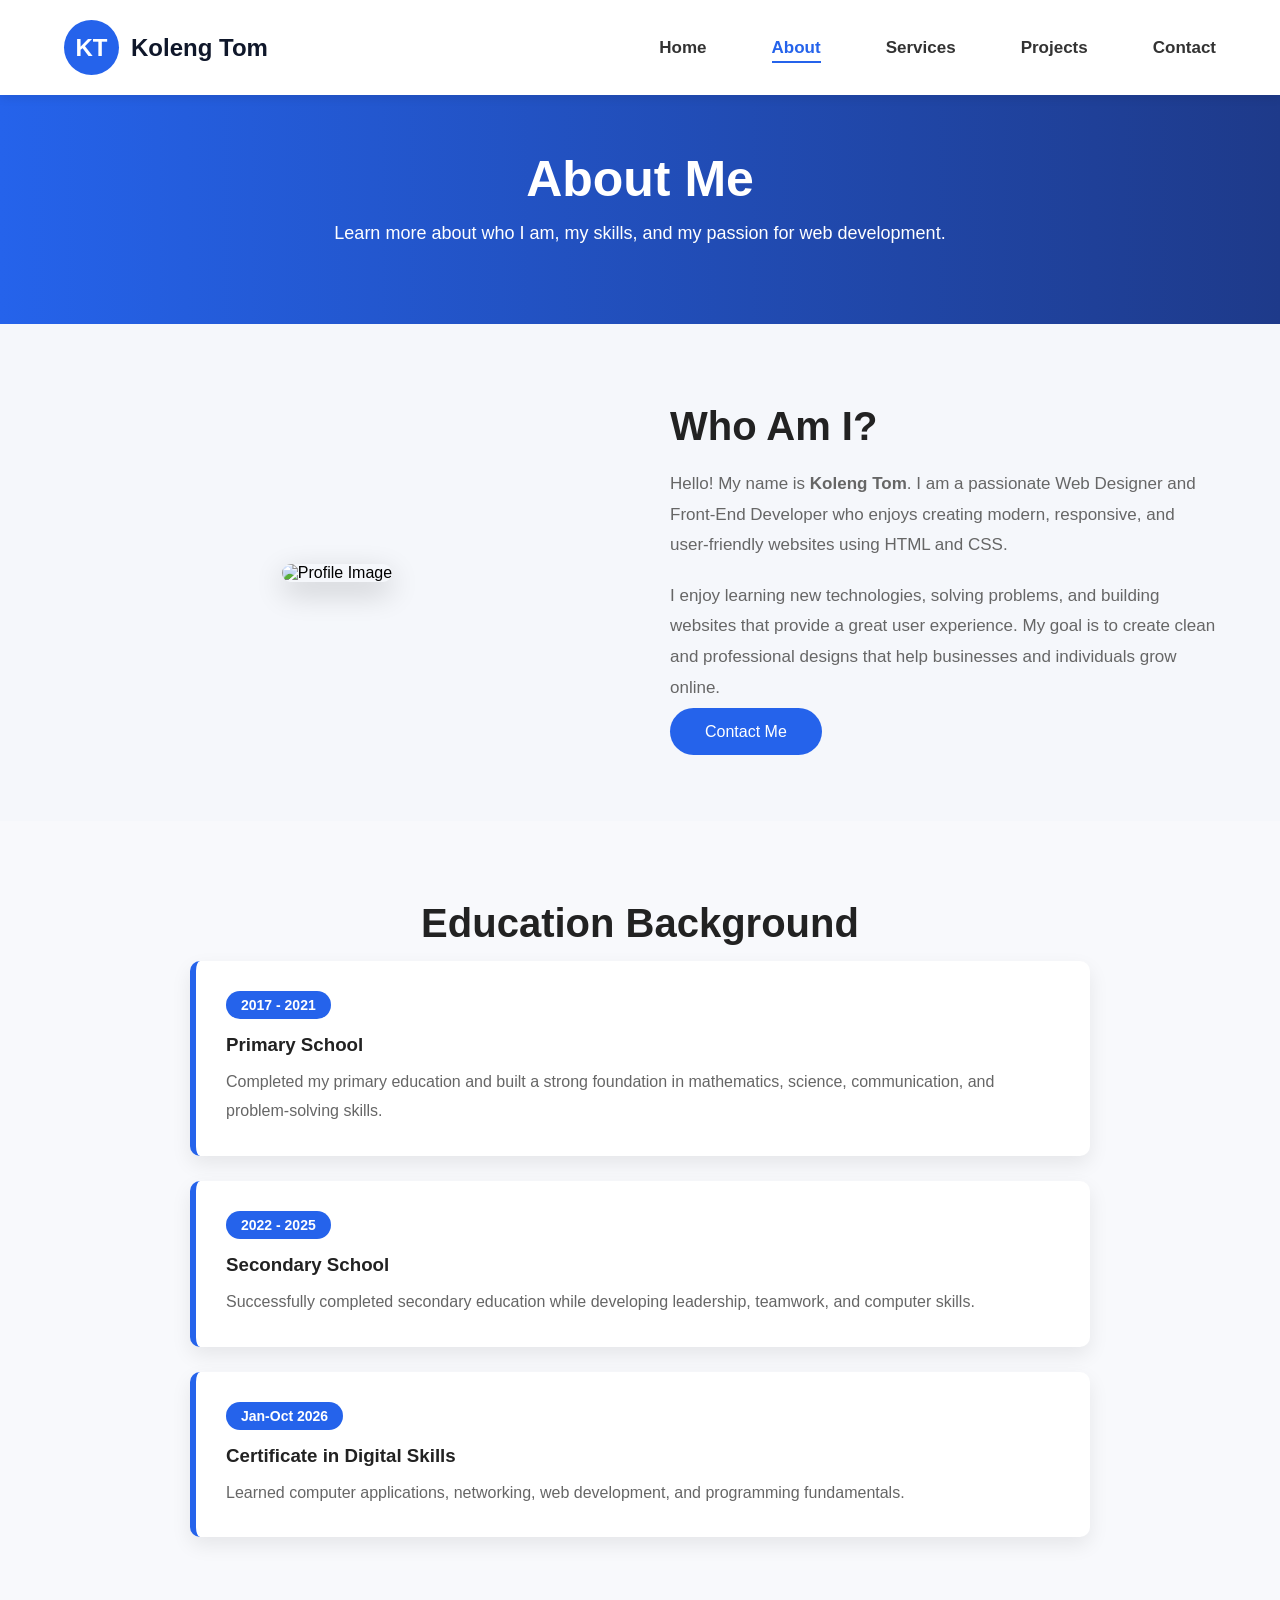
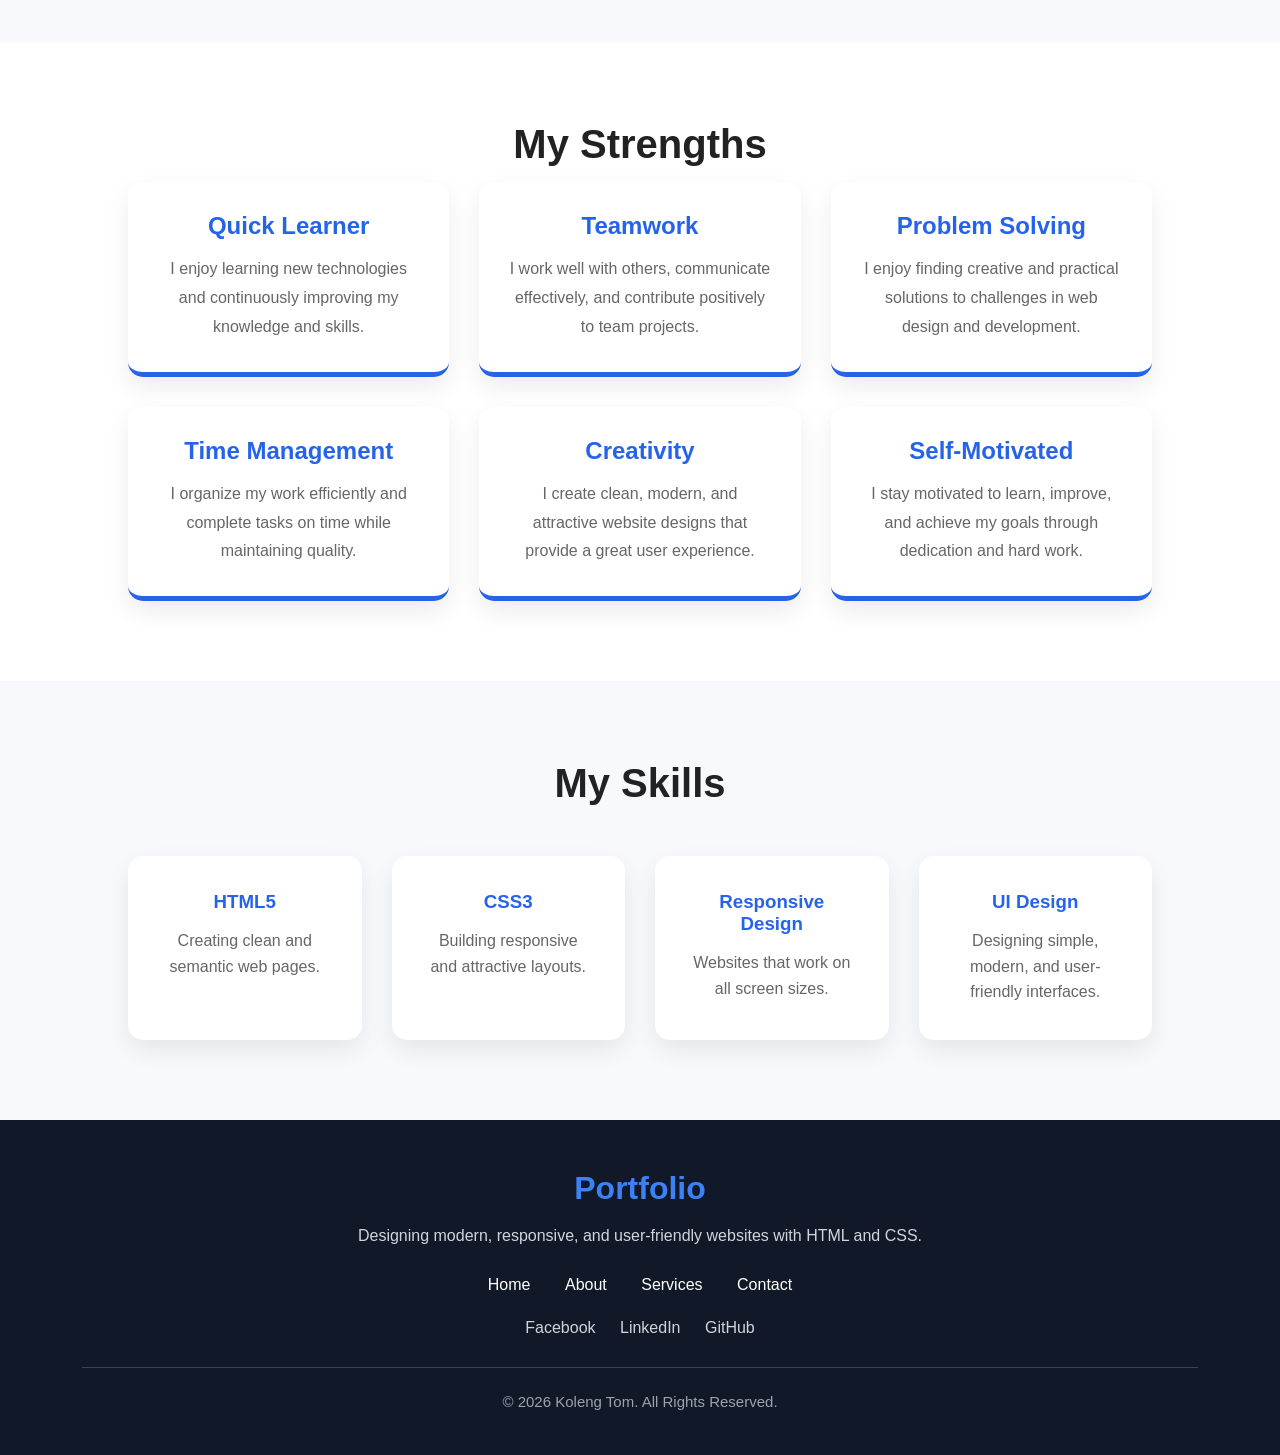
==== about.html @ 4de6e728 "Add files via upload" ====
<!DOCTYPE html>
<html lang="en">
<head>
    <meta charset="UTF-8">
    <meta name="viewport" content="width=device-width, initial-scale=1.0">
    <title>My Portfolio | About</title>
    <link rel="stylesheet" href="style.css">
</head>
<body>

<!-- Header -->
<header>
    <div class="container">

        <!-- Logo -->
        <div class="logo">
            <a href="./index.html">
                    <div class="logo-icon">KT</div>
                <div class="logo-text">
                     <h2>Koleng Tom</h2>
                 </div>
            </a>
        </div>

        <!-- Navigation Menu -->
        <nav>
            <ul class="nav-links">
                <li><a href="index.html" >Home</a></li>
                <li><a href="about.html" class="active">About</a></li>
                <li><a href="services.html">Services</a></li>
                <li><a href="./projects.html">Projects</a></li>
                <li><a href="contact.html">Contact</a></li>
            </ul>
        </nav>

    </div>
</header>

<!-- About Hero -->
<section class="about-hero">
    <h1>About Me</h1>
    <p>Learn more about who I am, my skills, and my passion for web development.</p>
</section>

<!-- About Section -->
<section class="about">

    <div class="about-image">
        <img src="./IMG_1049.png" alt="Profile Image">
    </div>

    <div class="about-content">

        <h2>Who Am I?</h2>

        <p>
            Hello! My name is <strong>Koleng Tom</strong>. I am a passionate
            Web Designer and Front-End Developer who enjoys creating
            modern, responsive, and user-friendly websites using HTML
            and CSS.
        </p>

        <p>
            I enjoy learning new technologies, solving problems,
            and building websites that provide a great user experience.
            My goal is to create clean and professional designs that
            help businesses and individuals grow online.
        </p>

        <a href="contact.html" class="btn">Contact Me</a>

    </div>

</section>
<!-- Education Background -->

<section class="education">

    <h2 class="section-title">Education Background</h2>

    <div class="education-container">

        <div class="education-card">
            <span class="year">2017 - 2021</span>
            <h3>Primary School</h3>
            <p>
                Completed my primary education and built a strong
                foundation in mathematics, science, communication,
                and problem-solving skills.
            </p>
        </div>

        <div class="education-card">
            <span class="year">2022 - 2025</span>
            <h3>Secondary School</h3>
            <p>
                Successfully completed secondary education while
                developing leadership, teamwork, and computer skills.
            </p>
        </div>

        <div class="education-card">
            <span class="year">Jan-Oct 2026</span>
            <h3>Certificate in Digital Skills</h3>
            <p>
                Learned computer applications, networking,
                web development, and programming fundamentals.
            </p>
        </div>

    </div>

</section>
<!-- My Strengths Section -->

<section class="strengths">

    <h2 class="section-title">My Strengths</h2>

    <div class="strengths-container">

        <div class="strength-card">
            <h3> Quick Learner</h3>
            <p>
                I enjoy learning new technologies and continuously improving my knowledge and skills.
            </p>
        </div>

        <div class="strength-card">
            <h3> Teamwork</h3>
            <p>
                I work well with others, communicate effectively, and contribute positively to team projects.
            </p>
        </div>

        <div class="strength-card">
            <h3> Problem Solving</h3>
            <p>
                I enjoy finding creative and practical solutions to challenges in web design and development.
            </p>
        </div>

        <div class="strength-card">
            <h3> Time Management</h3>
            <p>
                I organize my work efficiently and complete tasks on time while maintaining quality.
            </p>
        </div>

        <div class="strength-card">
            <h3> Creativity</h3>
            <p>
                I create clean, modern, and attractive website designs that provide a great user experience.
            </p>
        </div>

        <div class="strength-card">
            <h3> Self-Motivated</h3>
            <p>
                I stay motivated to learn, improve, and achieve my goals through dedication and hard work.
            </p>
        </div>

    </div>

</section>

<!-- Skills -->
<section class="skills">

    <h2>My Skills</h2>

    <div class="skills-container">

        <div class="skill-card">
            <h3>HTML5</h3>
            <p>Creating clean and semantic web pages.</p>
        </div>

        <div class="skill-card">
            <h3>CSS3</h3>
            <p>Building responsive and attractive layouts.</p>
        </div>

        <div class="skill-card">
            <h3>Responsive Design</h3>
            <p>Websites that work on all screen sizes.</p>
        </div>

        <div class="skill-card">
            <h3>UI Design</h3>
            <p>Designing simple, modern, and user-friendly interfaces.</p>
        </div>

    </div>

</section>

<!-- Footer -->
<footer>
    <div class="footer-container">

        <h2 class="footer-logo">Portfolio</h2>

        <p>
            Designing modern, responsive, and user-friendly websites with HTML and CSS.
        </p>

        <div class="footer-links">
            <a href="index.html">Home</a>
            <a href="about.html">About</a>
            <a href="services.html">Services</a>
            <a href="contact.html">Contact</a>
        </div>

        <div class="social-icons">
            <a href="#">Facebook</a>
            <a href="#">LinkedIn</a>
            <a href="#">GitHub</a>
        </div>

        <hr>

        <p class="copyright">
            &copy; 2026 Koleng Tom. All Rights Reserved.
        </p>

    </div>
</footer>

</body>
</html>
---- style.css ----
*{
    margin:0;
    padding:0;
    box-sizing:border-box;
    font-family:Arial, Helvetica, sans-serif;
}

body{
    background:#f5f7fb;
}

/* Header */

header{
    width:100%;
    position:fixed;
    top:0;
    left:0;
    background:#fff;
    box-shadow:0 2px 10px rgba(0,0,0,.1);
    z-index:1000;
}

.container{
    width:90%;
    max-width:1200px;
    margin:auto;
    display:flex;
    justify-content:space-between;
    align-items:center;
    padding:15px 0;
}

/* Logo */

.logo img{
    width:170px;
    height:auto;
    display:block;
}

/* Navigation */

.nav-links{
    display:flex;
    gap:35px;
    list-style:none;
}

.nav-links a{
    text-decoration:none;
    color:#333;
    font-size:17px;
    font-weight:600;
    transition:.3s;
}

.nav-links a:hover,
.nav-links a.active{
    color:#2563eb;
}

/* Responsive */

@media (max-width:768px){

    .container{
        flex-direction:column;
        gap:15px;
    }

    .logo img{
        width:140px;
    }

    .nav-links{
        gap:20px;
        flex-wrap:wrap;
        justify-content:center;
    }

}

/* ==========================
   HEADER
========================== */

header{
    width:100%;
    position:fixed;
    top:0;
    left:0;
    background:#ffffff;
    box-shadow:0 2px 10px rgba(0,0,0,0.1);
    z-index:1000;
}

.container{
    width:90%;
    max-width:1200px;
    margin:auto;
    display:flex;
    justify-content:space-between;
    align-items:center;
    padding:18px 0;
}

.logo h2{
    color:#2563eb;
    font-size:30px;
    font-weight:700;
}

.nav-links{
    display:flex;
    list-style:none;
    gap:35px;
}

.nav-links li{
    list-style:none;
}

.nav-links a{
    text-decoration:none;
    color:#333;
    font-size:17px;
    font-weight:600;
    transition:0.3s;
    position:relative;
}

.nav-links a:hover,
.nav-links a.active{
    color:#2563eb;
}

.nav-links a::after{
    content:"";
    position:absolute;
    left:0;
    bottom:-6px;
    width:0;
    height:2px;
    background:#2563eb;
    transition:0.3s;
}

.nav-links a:hover::after,
.nav-links a.active::after{
    width:100%;
}

/* Responsive */

@media (max-width:768px){

    .container{
        flex-direction:column;
        gap:15px;
    }

    .nav-links{
        gap:20px;
        flex-wrap:wrap;
        justify-content:center;
    }

}

/* Navigation */

header{
    width:100%;
    background:white;
    box-shadow:0 2px 10px rgba(0,0,0,.1);
    position:fixed;
    top:0;
    z-index:1000;
}

.container{
    width:90%;
    margin:auto;
    display:flex;
    justify-content:space-between;
    align-items:center;
    padding:20px 0;
}

.logo{
    color:#2563eb;
    font-size:30px;
}

nav ul{
    display:flex;
    list-style:none;
}

nav ul li{
    margin-left:30px;
}

nav ul li a{
    text-decoration:none;
    color:#333;
    font-weight:600;
    transition:.3s;
}

nav ul li a:hover,
.active{
    color:#2563eb;
}

/* Hero Section */

.hero{
    height:100vh;
    display:flex;
    justify-content:space-around;
    align-items:center;
    padding:120px 10%;
    background:linear-gradient(to right,#eef4ff,#ffffff);
}

.hero-text{
    width:50%;
}

.hero-text h3{
    color:#2563eb;
    font-size:28px;
}

.hero-text h1{
    font-size:60px;
    margin:15px 0;
    color:#222;
}

.hero-text h2{
    font-size:30px;
    color:#555;
    margin-bottom:20px;
}

.hero-text p{
    font-size:18px;
    line-height:1.8;
    color:#666;
    margin-bottom:35px;
}

.buttons{
    display:flex;
    gap:20px;
}

.btn{
    background:#2563eb;
    color:white;
    text-decoration:none;
    padding:15px 35px;
    border-radius:30px;
    transition:.4s;
}

.btn:hover{
    background:#1747b8;
}

.btn-outline{
    border:2px solid #2563eb;
    color:#2563eb;
    text-decoration:none;
    padding:15px 35px;
    border-radius:30px;
    transition:.4s;
}

.btn-outline:hover{
    background:#2563eb;
    color:white;
}

.hero-image{
    width:40%;
    text-align:center;
}

.hero-image img{
    width:380px;
    height:380px;
    object-fit:cover;
    border-radius: 30px;
    border:10px solid white;
    box-shadow:0 15px 40px rgba(0,0,0,.2);
}

/* Responsive */

@media(max-width:900px){

.hero{
    flex-direction:column-reverse;
    text-align:center;
    height:auto;
    padding:150px 20px 80px;
}

.hero-text{
    width:100%;
}

.hero-image{
    width:100%;
    margin-bottom:40px;
}

.hero-image img{
    width:280px;
    height:280px;
}

.hero-text h1{
    font-size:45px;
}

.hero-text h2{
    font-size:24px;
}

.buttons{
    justify-content:center;
}

nav ul{
    display:none;
}

}

/* Logo */

.logo a{
    display:flex;
    align-items:center;
    text-decoration:none;
}

.logo-icon{
    width:55px;
    height:55px;
    background:#2563eb;
    color:#fff;
    border-radius:50%;
    display:flex;
    justify-content:center;
    align-items:center;
    font-size:24px;
    font-weight:bold;
    margin-right:12px;
    transition:.3s;
}

.logo:hover .logo-icon{
    transform:rotate(10deg);
}

.logo-text h2{
    color:#0f172a;
    font-size:24px;
    margin:0;
}

.logo-text span{
    color:#64748b;
    font-size:13px;
    letter-spacing:1px;
}

/* ===========================
   FOOTER
=========================== */

footer{
    background:#111827;
    color:#ffffff;
    padding:50px 20px 20px;
    text-align:center;
}

.footer-container{
    width:90%;
    max-width:1200px;
    margin:auto;
}

.footer-logo{
    font-size:32px;
    color:#3b82f6;
    margin-bottom:15px;
}

footer p{
    color:#d1d5db;
    line-height:1.8;
    margin-bottom:20px;
}

.footer-links{
    margin:25px 0;
}

.footer-links a{
    color:#ffffff;
    text-decoration:none;
    margin:0 15px;
    transition:.3s;
    font-weight:500;
}

.footer-links a:hover{
    color:#3b82f6;
}

.social-icons{
    margin-bottom:25px;
}

.social-icons a{
    display:inline-block;
    margin:0 10px;
    color:#d1d5db;
    text-decoration:none;
    transition:.3s;
}

.social-icons a:hover{
    color:#3b82f6;
}

footer hr{
    border:none;
    height:1px;
    background:#374151;
    margin:30px 0 20px;
}

.copyright{
    font-size:15px;
    color:#9ca3af;
}

/* Responsive Footer */

@media (max-width:768px){

    .footer-links{
        display:flex;
        flex-direction:column;
        gap:15px;
    }

    .social-icons{
        display:flex;
        flex-direction:column;
        gap:12px;
    }

}

/* ===========================
   ABOUT PAGE
=========================== */

.about-hero{
    background:linear-gradient(to right,#2563eb,#1e3a8a);
    color:#fff;
    text-align:center;
    padding:150px 20px 80px;
}

.about-hero h1{
    font-size:50px;
    margin-bottom:15px;
}

.about-hero p{
    font-size:18px;
    max-width:700px;
    margin:auto;
}

.about{
    width:90%;
    max-width:1200px;
    margin:80px auto;
    display:flex;
    align-items:center;
    justify-content:space-between;
    gap:60px;
}

.about-image{
    flex:1;
    text-align:center;
}

.about-image img{
    width:350px;
    border-radius:20px;
    box-shadow:0 10px 30px rgba(0,0,0,.2);
}

.about-content{
    flex:1;
}

.about-content h2{
    font-size:40px;
    color:#222;
    margin-bottom:20px;
}

.about-content p{
    font-size:17px;
    color:#666;
    line-height:1.8;
    margin-bottom:20px;
}

/* Skills */

.skills{
    background:#f8f9fc;
    padding:80px 10%;
    text-align:center;
}

.skills h2{
    font-size:40px;
    margin-bottom:50px;
    color:#222;
}

.skills-container{
    display:grid;
    grid-template-columns:repeat(auto-fit,minmax(220px,1fr));
    gap:30px;
}

.skill-card{
    background:#fff;
    padding:35px;
    border-radius:15px;
    box-shadow:0 10px 25px rgba(0,0,0,.08);
    transition:.3s;
}

.skill-card:hover{
    transform:translateY(-10px);
}

.skill-card h3{
    color:#2563eb;
    margin-bottom:15px;
}

.skill-card p{
    color:#666;
    line-height:1.6;
}

/* Responsive */

@media(max-width:900px){

.about{
    flex-direction:column;
    text-align:center;
}

.about-image img{
    width:280px;
}

.about-hero h1{
    font-size:40px;
}

.about-content h2{
    font-size:32px;
}

}

/* ==========================
   MY STRENGTHS
========================== */

.strengths{
    padding:80px 10%;
    background:#ffffff;
}

.strengths-container{
    display:grid;
    grid-template-columns:repeat(auto-fit,minmax(280px,1fr));
    gap:30px;
}

.strength-card{
    background:#fff;
    padding:30px;
    border-radius:15px;
    text-align:center;
    box-shadow:0 10px 25px rgba(0,0,0,.08);
    transition:.3s;
    border-bottom:5px solid #2563eb;
}

.strength-card:hover{
    transform:translateY(-10px);
}

.strength-card h3{
    color:#2563eb;
    margin-bottom:15px;
    font-size:24px;
}

.strength-card p{
    color:#666;
    line-height:1.8;
}

/* ==========================
   SERVICES PAGE
========================== */

.services-hero{
    background:linear-gradient(to right,#2563eb,#1e40af);
    color:#fff;
    text-align:center;
    padding:150px 20px 80px;
}

.services-hero h1{
    font-size:50px;
    margin-bottom:15px;
}

.services-hero p{
    max-width:700px;
    margin:auto;
    font-size:18px;
    line-height:1.8;
}

.services{
    width:90%;
    max-width:1200px;
    margin:80px auto;
    display:grid;
    grid-template-columns:repeat(auto-fit,minmax(300px,1fr));
    gap:30px;
}

.service-card{
    background:#fff;
    border-radius:15px;
    overflow:hidden;
    box-shadow:0 10px 25px rgba(0,0,0,.1);
    transition:.4s;
}

.service-card:hover{
    transform:translateY(-10px);
}

.service-card img{
    width:100%;
    height:220px;
    object-fit:cover;
}

.service-card h3{
    padding:20px 20px 10px;
    color:#2563eb;
}

.service-card p{
    padding:0 20px 25px;
    color:#666;
    line-height:1.7;
}

/* Why Choose Me */

.choose{
    background:#f8f9fc;
    padding:80px 10%;
    text-align:center;
}

.choose h2{
    font-size:40px;
    margin-bottom:50px;
}

.choose-container{
    display:grid;
    grid-template-columns:repeat(auto-fit,minmax(220px,1fr));
    gap:25px;
}

.choose-box{
    background:#fff;
    padding:35px;
    border-radius:15px;
    box-shadow:0 8px 20px rgba(0,0,0,.08);
    transition:.3s;
}

.choose-box:hover{
    background:#2563eb;
    color:#fff;
    transform:translateY(-8px);
}

.choose-box:hover p{
    color:#fff;
}

.choose-box p{
    color:#666;
    margin-top:10px;
    line-height:1.7;
}

/* Responsive */

@media(max-width:768px){

.services-hero h1{
    font-size:40px;
}

.services{
    grid-template-columns:1fr;
}

}

/* ======================
   PROJECTS PAGE
====================== */

.projects-hero{
    background:linear-gradient(135deg,#2563eb,#1e40af);
    color:#fff;
    text-align:center;
    padding:140px 20px 80px;
}

.projects-hero h1{
    font-size:55px;
    margin-bottom:15px;
}

.projects-hero p{
    font-size:20px;
}

/* Projects */

.projects{
    width:90%;
    max-width:1200px;
    margin:80px auto;
    display:grid;
    grid-template-columns:repeat(auto-fit,minmax(340px,1fr));
    gap:35px;
}

.project-card{
    background:#fff;
    border-radius:15px;
    overflow:hidden;
    box-shadow:0 10px 25px rgba(0,0,0,.1);
    transition:.3s;
}

.project-card:hover{
    transform:translateY(-10px);
}

.project-card img{
    width:100%;
    height:230px;
    object-fit:cover;
}

.project-content{
    padding:25px;
}

.project-content h3{
    color:#2563eb;
    margin-bottom:15px;
}

.project-content p{
    color:#666;
    line-height:1.7;
    margin-bottom:20px;
}

/* ==========================
   CONTACT PAGE
========================== */

.contact-hero{
    background:linear-gradient(to right,#2563eb,#1e3a8a);
    color:#fff;
    text-align:center;
    padding:150px 20px 80px;
}

.contact-hero h1{
    font-size:50px;
    margin-bottom:15px;
}

.contact-hero p{
    font-size:18px;
    max-width:700px;
    margin:auto;
}

.contact{
    width:90%;
    max-width:1200px;
    margin:80px auto;
    display:grid;
    grid-template-columns:2fr 1fr;
    gap:40px;
}

.contact-form,
.contact-info{
    background:#fff;
    padding:35px;
    border-radius:15px;
    box-shadow:0 10px 25px rgba(0,0,0,.08);
}

.contact-form h2,
.contact-info h2{
    margin-bottom:20px;
    color:#2563eb;
}

.contact-form input,
.contact-form textarea{
    width:100%;
    padding:15px;
    margin-bottom:20px;
    border:1px solid #ddd;
    border-radius:8px;
    font-size:16px;
}

.contact-form textarea{
    resize:vertical;
}

.contact-form button{
    border:none;
    cursor:pointer;
}

.contact-info p{
    margin-bottom:18px;
    color:#555;
    line-height:1.8;
}

.contact-info a{
    color:#2563eb;
    text-decoration:none;
}

.contact-info a:hover{
    text-decoration:underline;
}

/* Google Map */

.map{
    width:90%;
    max-width:1200px;
    margin:0 auto 80px;
    text-align:center;
}

.map h2{
    margin-bottom:25px;
    color:#222;
}

.map iframe{
    width:100%;
    height:400px;
    border:none;
    border-radius:15px;
    box-shadow:0 10px 25px rgba(0,0,0,.1);
}

/* Responsive */

@media(max-width:768px){

.contact{
    grid-template-columns:1fr;
}

.contact-hero h1{
    font-size:40px;
}

.map iframe{
    height:300px;
}

}

/* Section Titles */

.section-title{
    text-align:center;
    font-size:40px;
    margin-bottom:50px;
    color:#222;
}

/* Services */

.services{
    padding:80px 10%;
}

.services-container{
    display:grid;
    grid-template-columns:repeat(auto-fit,minmax(300px,1fr));
    gap:30px;
}

/* Process */

.process{
    background:#f8f9fc;
    padding:80px 10%;
}

.process-container{
    display:grid;
    grid-template-columns:repeat(auto-fit,minmax(220px,1fr));
    gap:30px;
}

.process-box{
    background:#fff;
    padding:35px;
    text-align:center;
    border-radius:15px;
    box-shadow:0 10px 25px rgba(0,0,0,.08);
    transition:.3s;
}

.process-box:hover{
    transform:translateY(-10px);
}

.process-box h3{
    font-size:45px;
    color:#2563eb;
    margin-bottom:15px;
}

.process-box h4{
    margin-bottom:15px;
    color:#222;
}

.process-box p{
    color:#666;
    line-height:1.7;
}

/* ==========================
   PRICING SECTION
========================== */

.pricing{
    padding:80px 10%;
    background:#ffffff;
}

.pricing-container{
    display:grid;
    grid-template-columns:repeat(auto-fit,minmax(280px,1fr));
    gap:30px;
}

.price-card{
    position:relative;
    background:#fff;
    text-align:center;
    padding:40px 30px;
    border-radius:15px;
    box-shadow:0 10px 25px rgba(0,0,0,.08);
    transition:.3s;
}

.price-card:hover{
    transform:translateY(-10px);
}

.price-card h3{
    color:#2563eb;
    font-size:28px;
}

.price-card h1{
    font-size:55px;
    margin:20px 0 10px;
    color:#222;
}

.duration{
    color:#777;
    margin-bottom:25px;
}

.price-card ul{
    list-style:none;
    margin-bottom:30px;
}

.price-card ul li{
    padding:10px 0;
    color:#555;
    border-bottom:1px solid #eee;
}

.popular{
    border:3px solid #2563eb;
}

.badge{
    position:absolute;
    top:-15px;
    left:50%;
    transform:translateX(-50%);
    background:#2563eb;
    color:#fff;
    padding:8px 20px;
    border-radius:20px;
    font-size:14px;
    font-weight:bold;
}

/* ==========================
   EDUCATION SECTION
========================== */

.education{
    padding:80px 10%;
    background:#f8f9fc;
}

.education-container{
    max-width:900px;
    margin:auto;
}

.education-card{
    background:#fff;
    padding:30px;
    margin-bottom:25px;
    border-left:6px solid #2563eb;
    border-radius:10px;
    box-shadow:0 8px 20px rgba(0,0,0,.08);
    transition:.3s;
}

.education-card:hover{
    transform:translateX(10px);
}

.year{
    display:inline-block;
    background:#2563eb;
    color:#fff;
    padding:6px 15px;
    border-radius:20px;
    margin-bottom:15px;
    font-size:14px;
    font-weight:bold;
}

.education-card h3{
    color:#222;
    margin-bottom:12px;
}

.education-card p{
    color:#666;
    line-height:1.8;
}

/* ==========================
   FEATURED SERVICES
========================== */

.featured-services{
    padding:80px 10%;
    background:#ffffff;
    text-align:center;
}

.section-title{
    font-size:40px;
    color:#222;
    margin-bottom:15px;
}

.section-description{
    max-width:700px;
    margin:0 auto 50px;
    color:#666;
    line-height:1.8;
}

.featured-container{
    display:grid;
    grid-template-columns:repeat(auto-fit,minmax(280px,1fr));
    gap:30px;
}

.featured-card{
    background:#fff;
    border-radius:15px;
    overflow:hidden;
    box-shadow:0 10px 25px rgba(0,0,0,.08);
    transition:.3s;
}

.featured-card:hover{
    transform:translateY(-10px);
}

.featured-card img{
    width:100%;
    height:220px;
    object-fit:cover;
}

.featured-card h3{
    color:#2563eb;
    margin:20px 0 10px;
}

.featured-card p{
    padding:0 20px 25px;
    color:#666;
    line-height:1.7;
}

/* ==========================
   EXPERIENCE SECTION
========================== */

.experience{
    padding:80px 10%;
    background:#ffffff;
}

.experience-container{
    display:grid;
    grid-template-columns:repeat(auto-fit,minmax(250px,1fr));
    gap:30px;
}

.experience-card{
    background:#fff;
    padding:30px;
    border-radius:15px;
    text-align:center;
    box-shadow:0 10px 25px rgba(0,0,0,.08);
    transition:.3s;
    border-top:5px solid #2563eb;
}

.experience-card:hover{
    transform:translateY(-10px);
}

.experience-card h3{
    color:#2563eb;
    margin-bottom:15px;
    font-size:24px;
}

.experience-card p{
    color:#666;
    line-height:1.8;
}
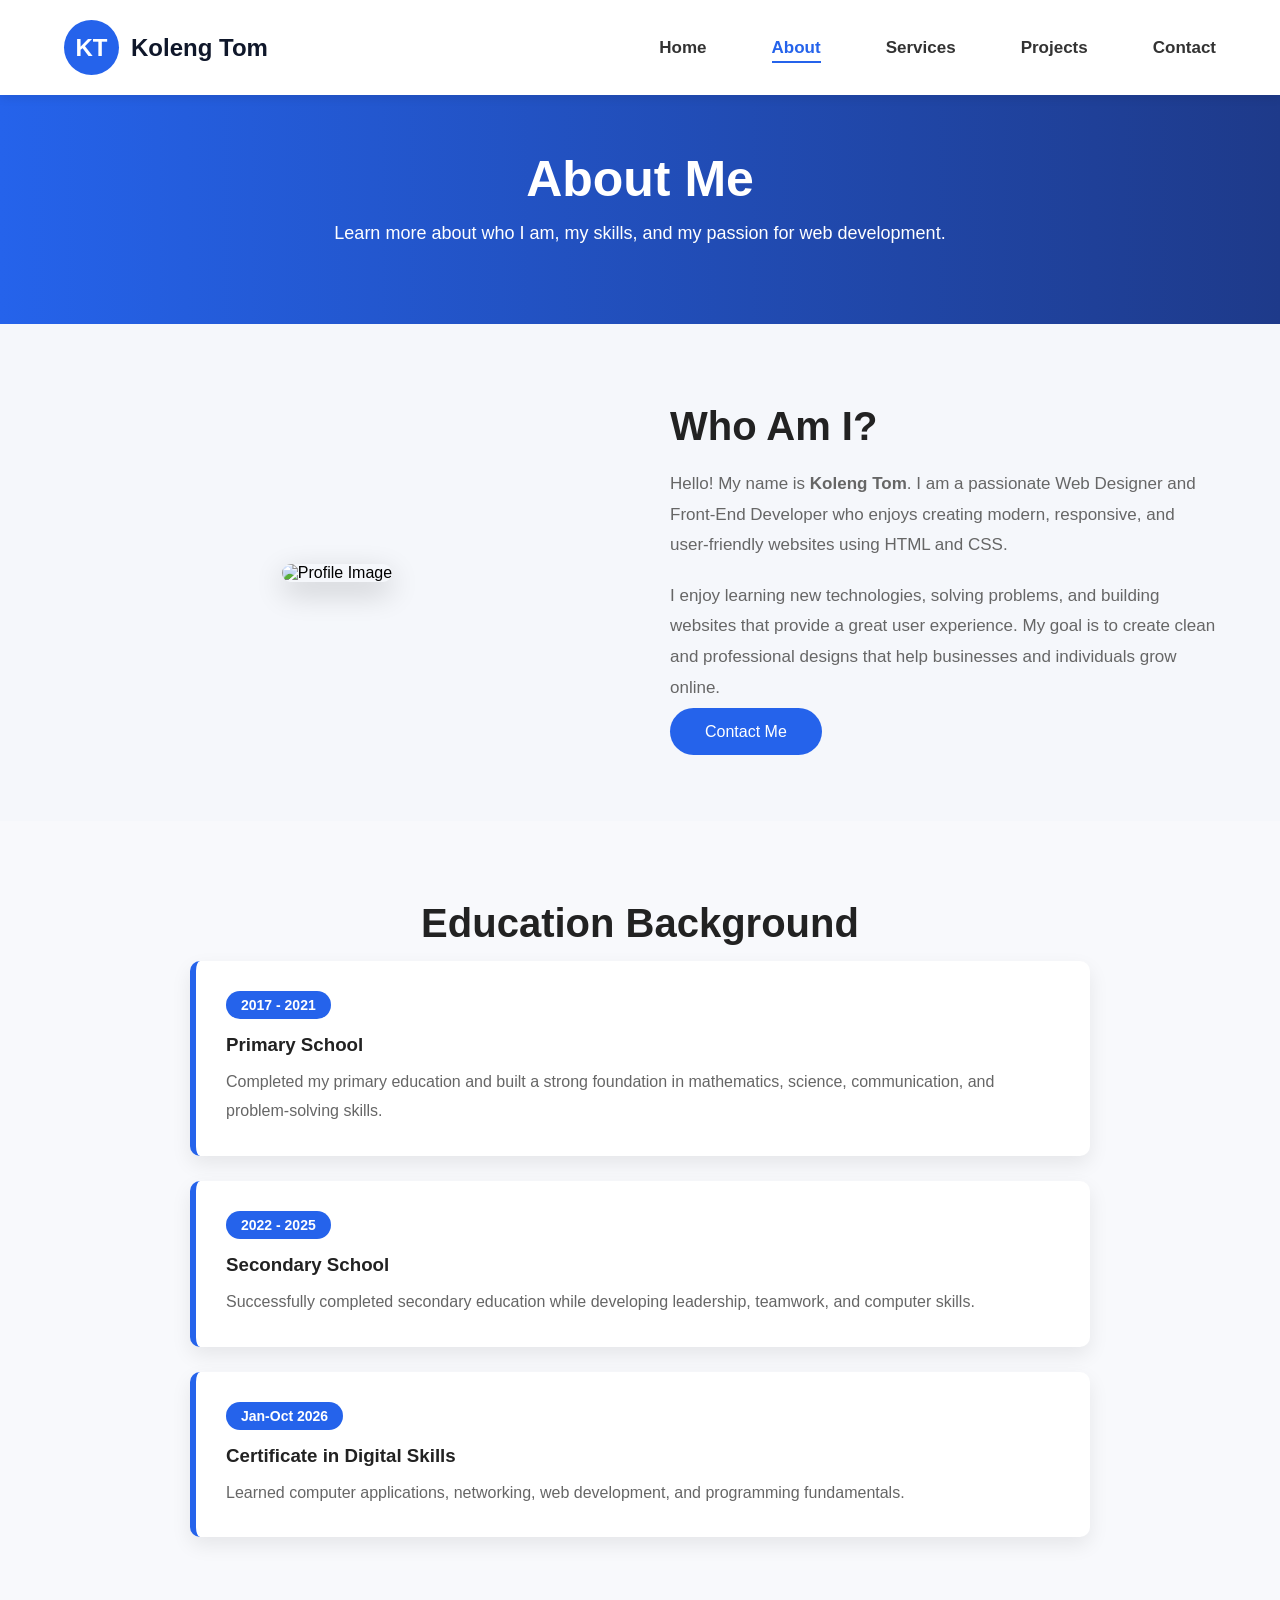
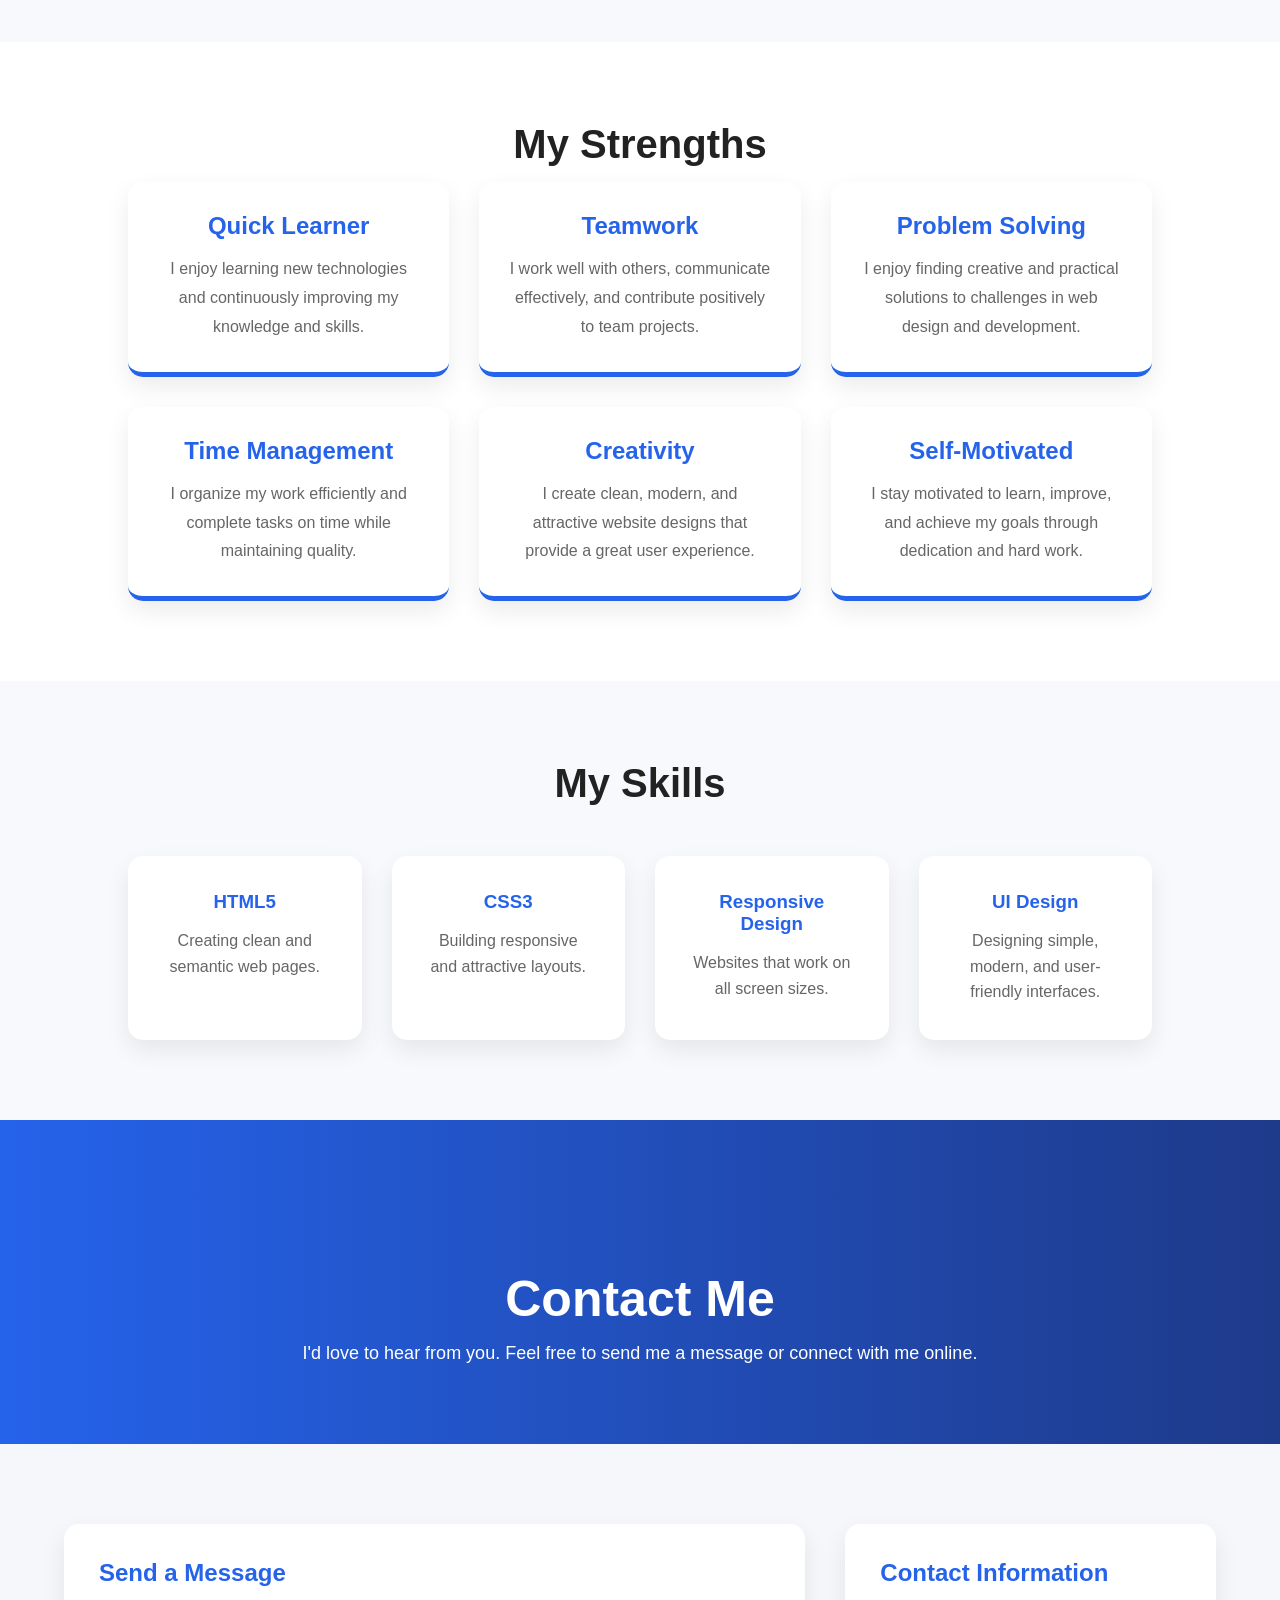
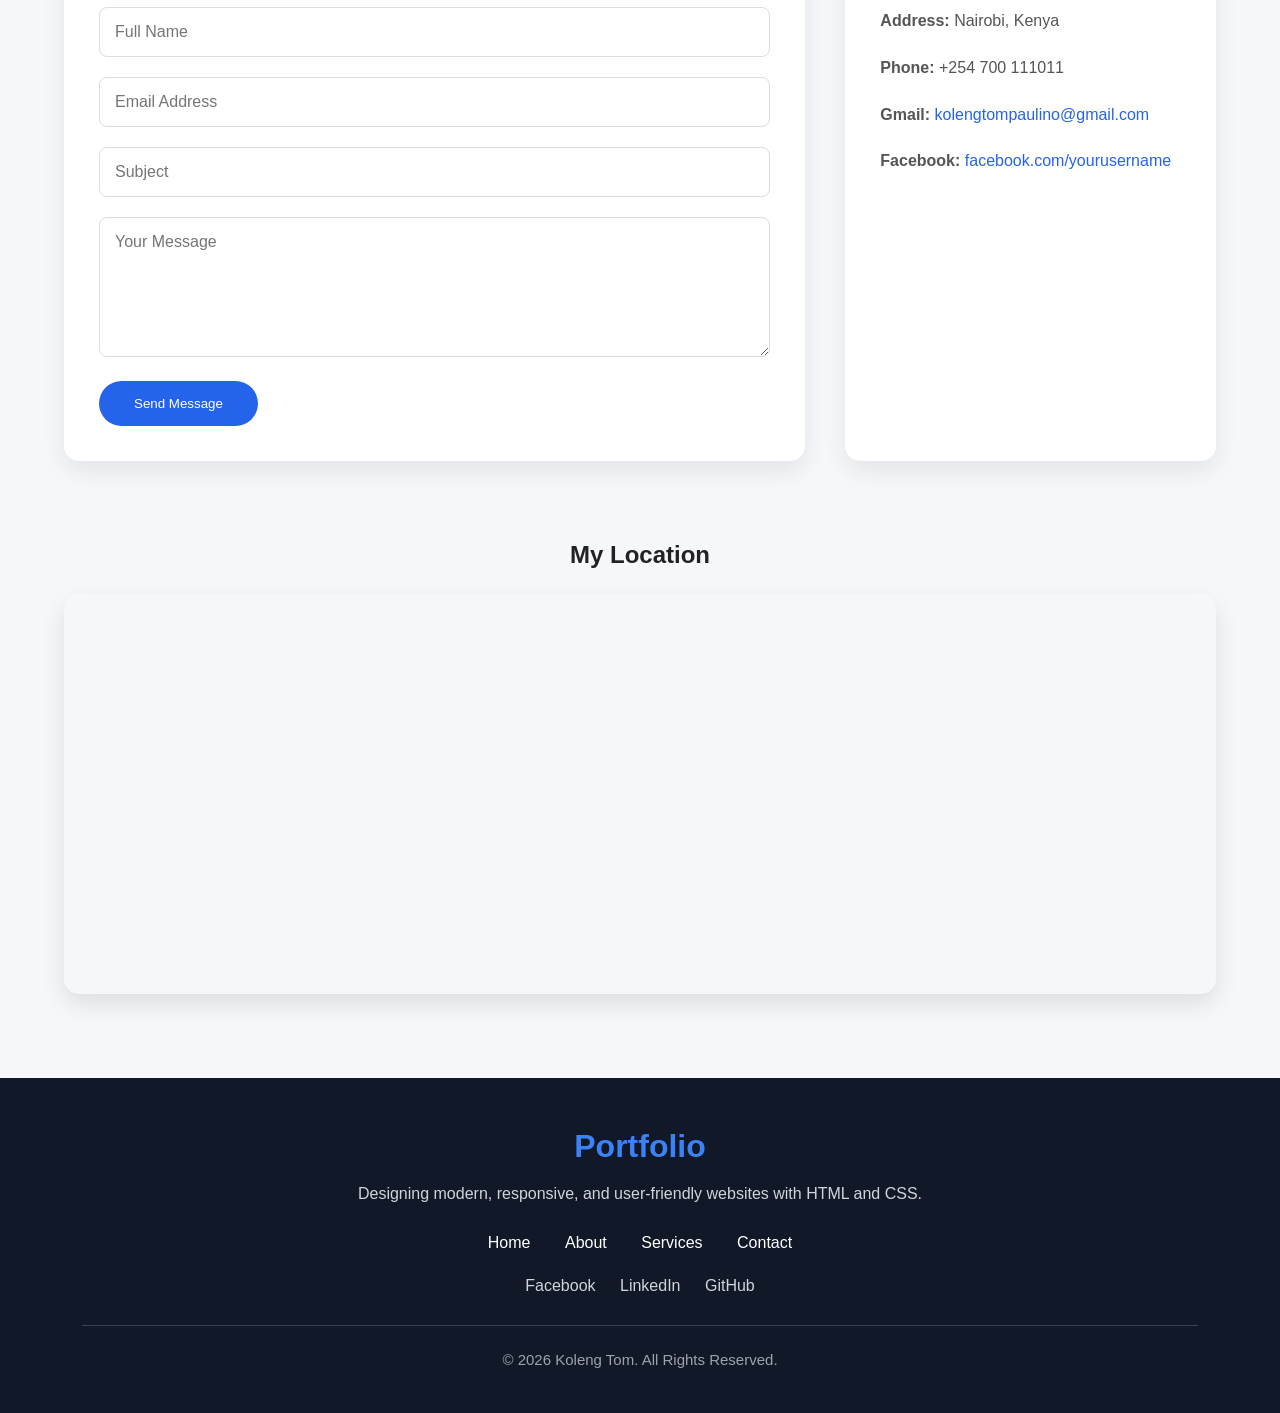
==== commit 9ca538b5: "Update about.html" ====
--- a/about.html
+++ b/about.html
@@ -195,7 +195,76 @@
     </div>
 
 </section>
-
+<!-- Contact Hero -->
+<section class="contact-hero">
+    <h1>Contact Me</h1>
+    <p>I'd love to hear from you. Feel free to send me a message or connect with me online.</p>
+</section>
+
+<!-- Contact Section -->
+<section class="contact">
+
+    <div class="contact-form">
+
+        <h2>Send a Message</h2>
+
+        <form>
+
+            <input type="text" placeholder="Full Name" required>
+
+            <input type="email" placeholder="Email Address" required>
+
+            <input type="text" placeholder="Subject">
+
+            <textarea rows="6" placeholder="Your Message"></textarea>
+
+            <button type="submit" class="btn">
+                Send Message
+            </button>
+
+        </form>
+
+    </div>
+
+    <div class="contact-info">
+
+        <h2>Contact Information</h2>
+
+        <p><strong> Address:</strong> Nairobi, Kenya</p>
+
+        <p><strong> Phone:</strong> +254 700 111011</p>
+
+        <p>
+            <strong> Gmail:</strong>
+            <a href="mailto:kolengtompaulino@gmail.com">kolengtompaulino@gmail.com</a>
+        </p>
+
+        <p>
+            <strong> Facebook:</strong>
+            <a href="https://www.facebook.com/Tom.asaba14" target="_blank">
+                facebook.com/yourusername
+            </a>
+        </p>
+
+    </div>
+
+</section>
+
+<!-- Google Map -->
+<section class="map">
+
+    <h2>My Location</h2>
+
+    <iframe src="https://www.google.com/maps/embed?pb=!1m16!1m12!1m3!1d12163.70175019394!2d34.73756744503512!3d3.764307902159797!2m3!1f0!2f0!3f0!3m2!1i1024!2i768!4f13.1!2m1!1skalobeyei%20village%201!5e1!3m2!1sen!2ske!4v1784278495611!5m2!1sen!2ske"
+        width="600" 
+        height="450" 
+        style="border:0;" 
+        allowfullscreen="" 
+        loading="lazy" 
+        referrerpolicy="strict-origin-when-cross-origin">
+    </iframe>
+
+</section>
 <!-- Footer -->
 <footer>
     <div class="footer-container">
@@ -229,4 +298,4 @@
 </footer>
 
 </body>
-</html>+</html>
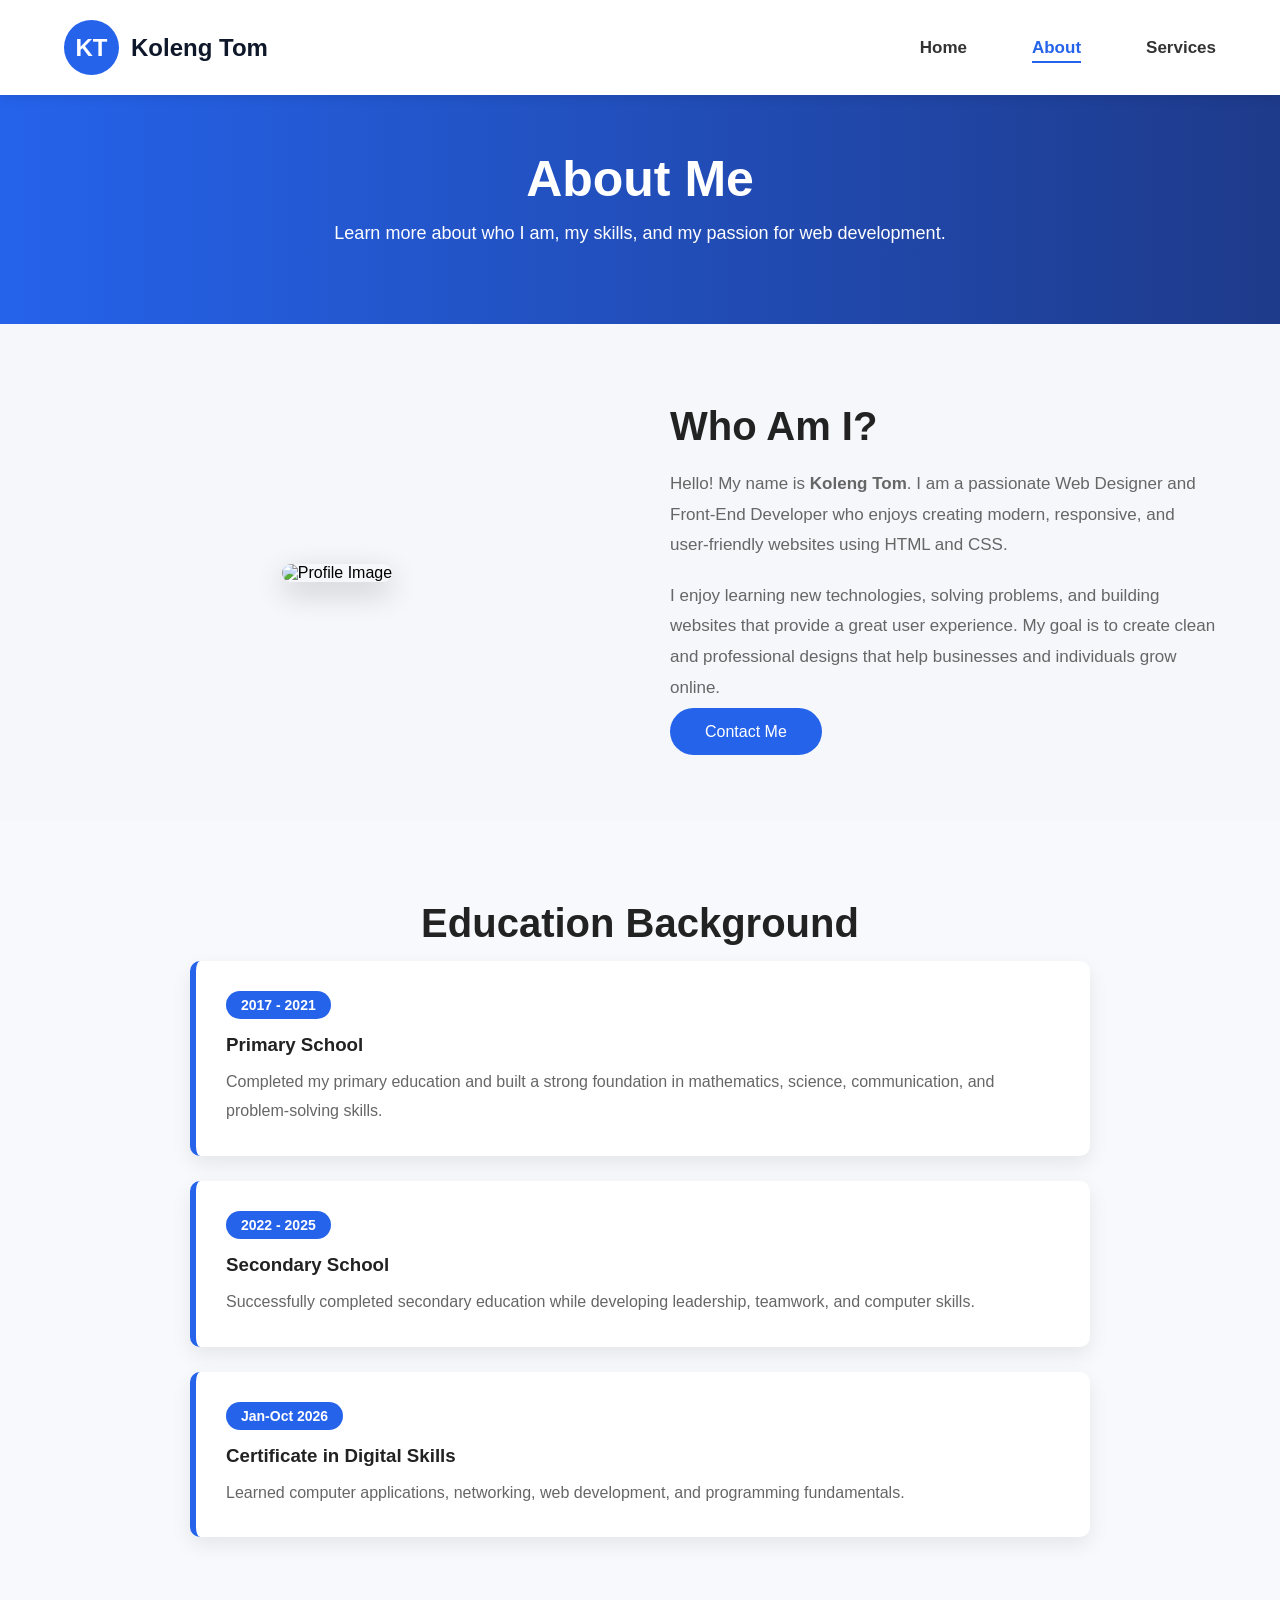
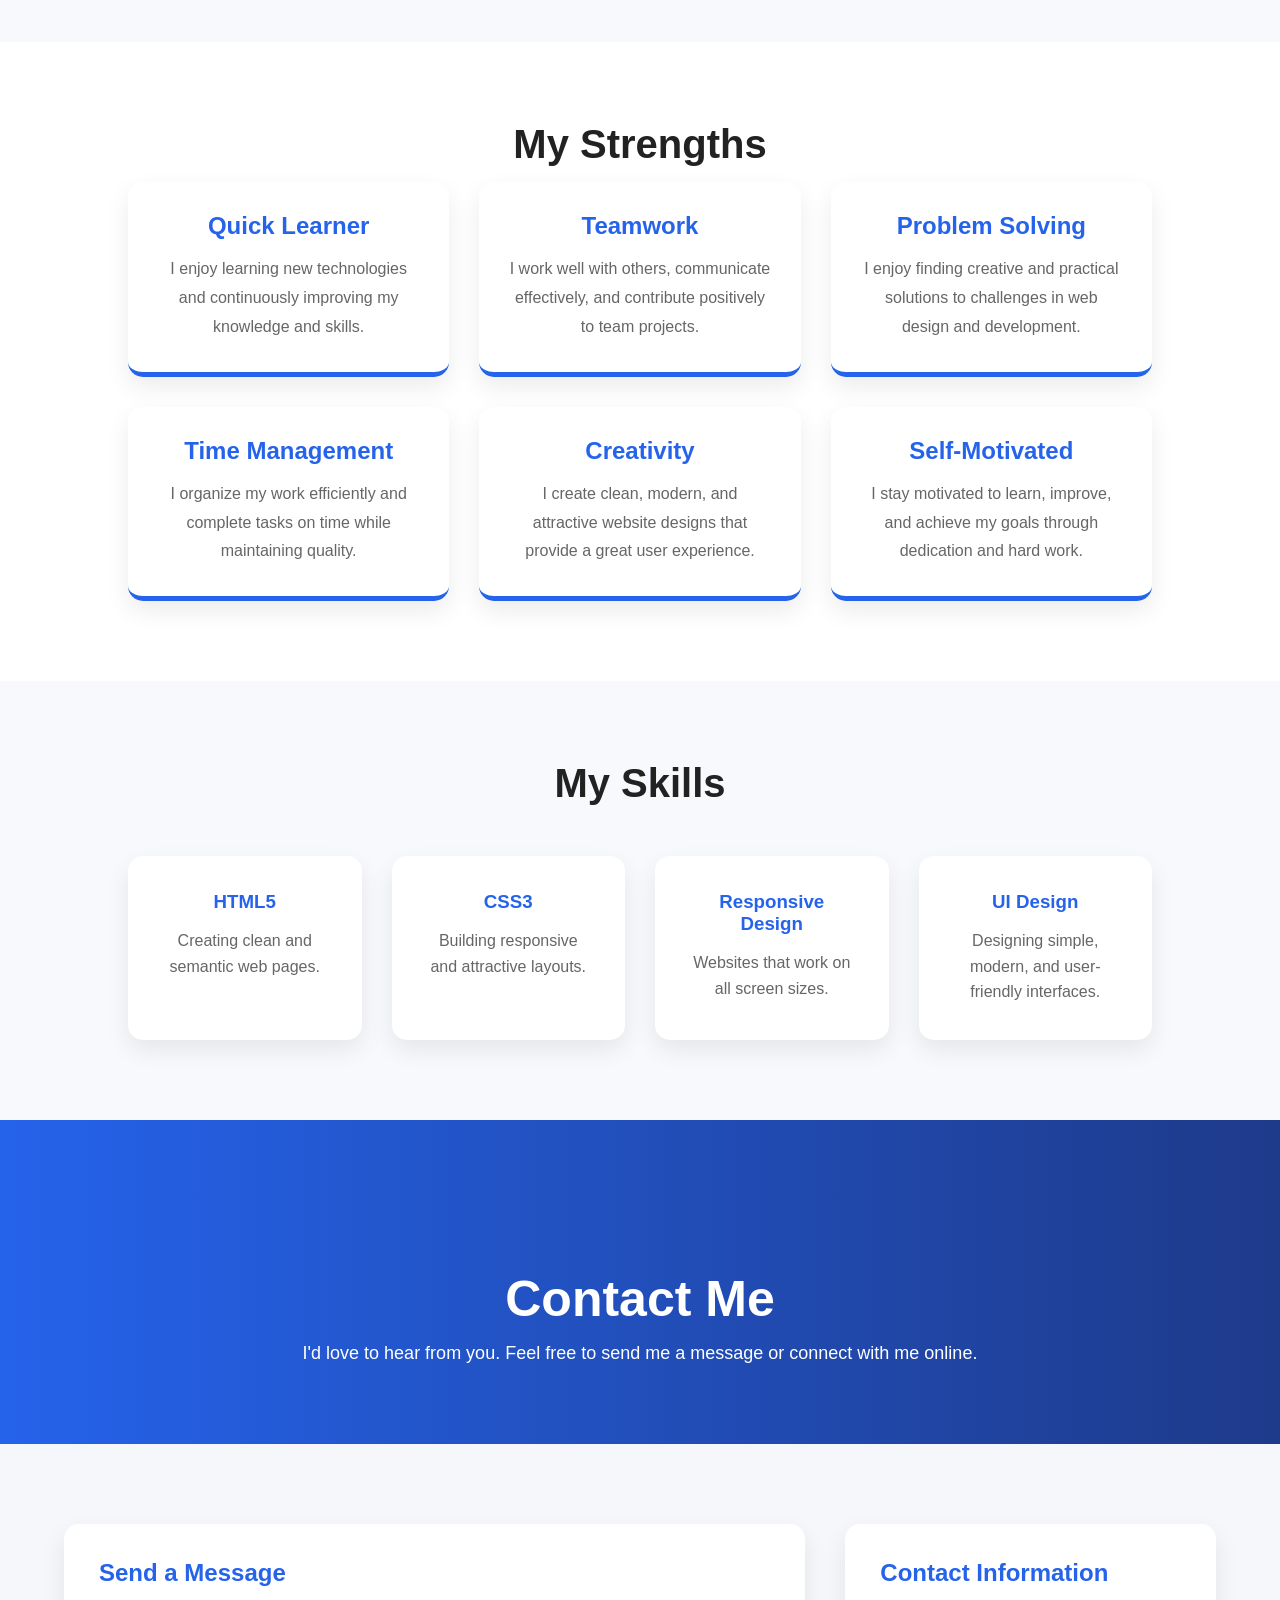
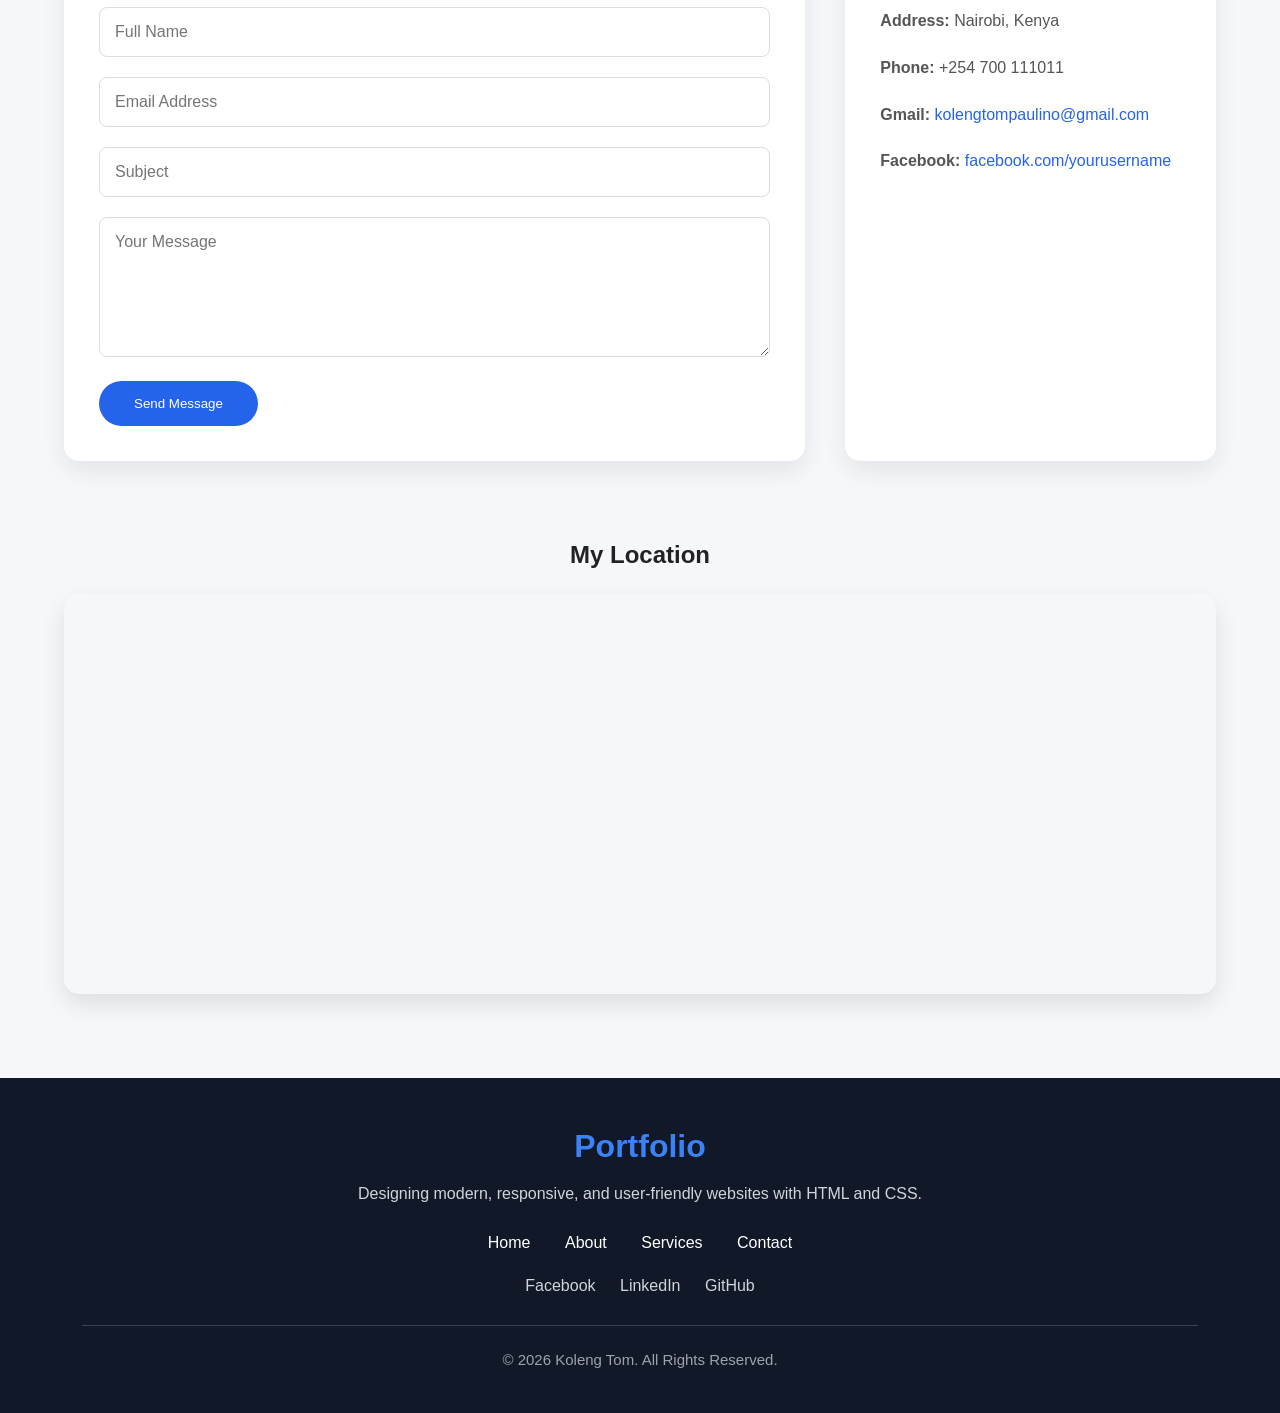
==== commit 155031d1: "Update about.html" ====
--- a/about.html
+++ b/about.html
@@ -28,8 +28,6 @@
                 <li><a href="index.html" >Home</a></li>
                 <li><a href="about.html" class="active">About</a></li>
                 <li><a href="services.html">Services</a></li>
-                <li><a href="./projects.html">Projects</a></li>
-                <li><a href="contact.html">Contact</a></li>
             </ul>
         </nav>
 
